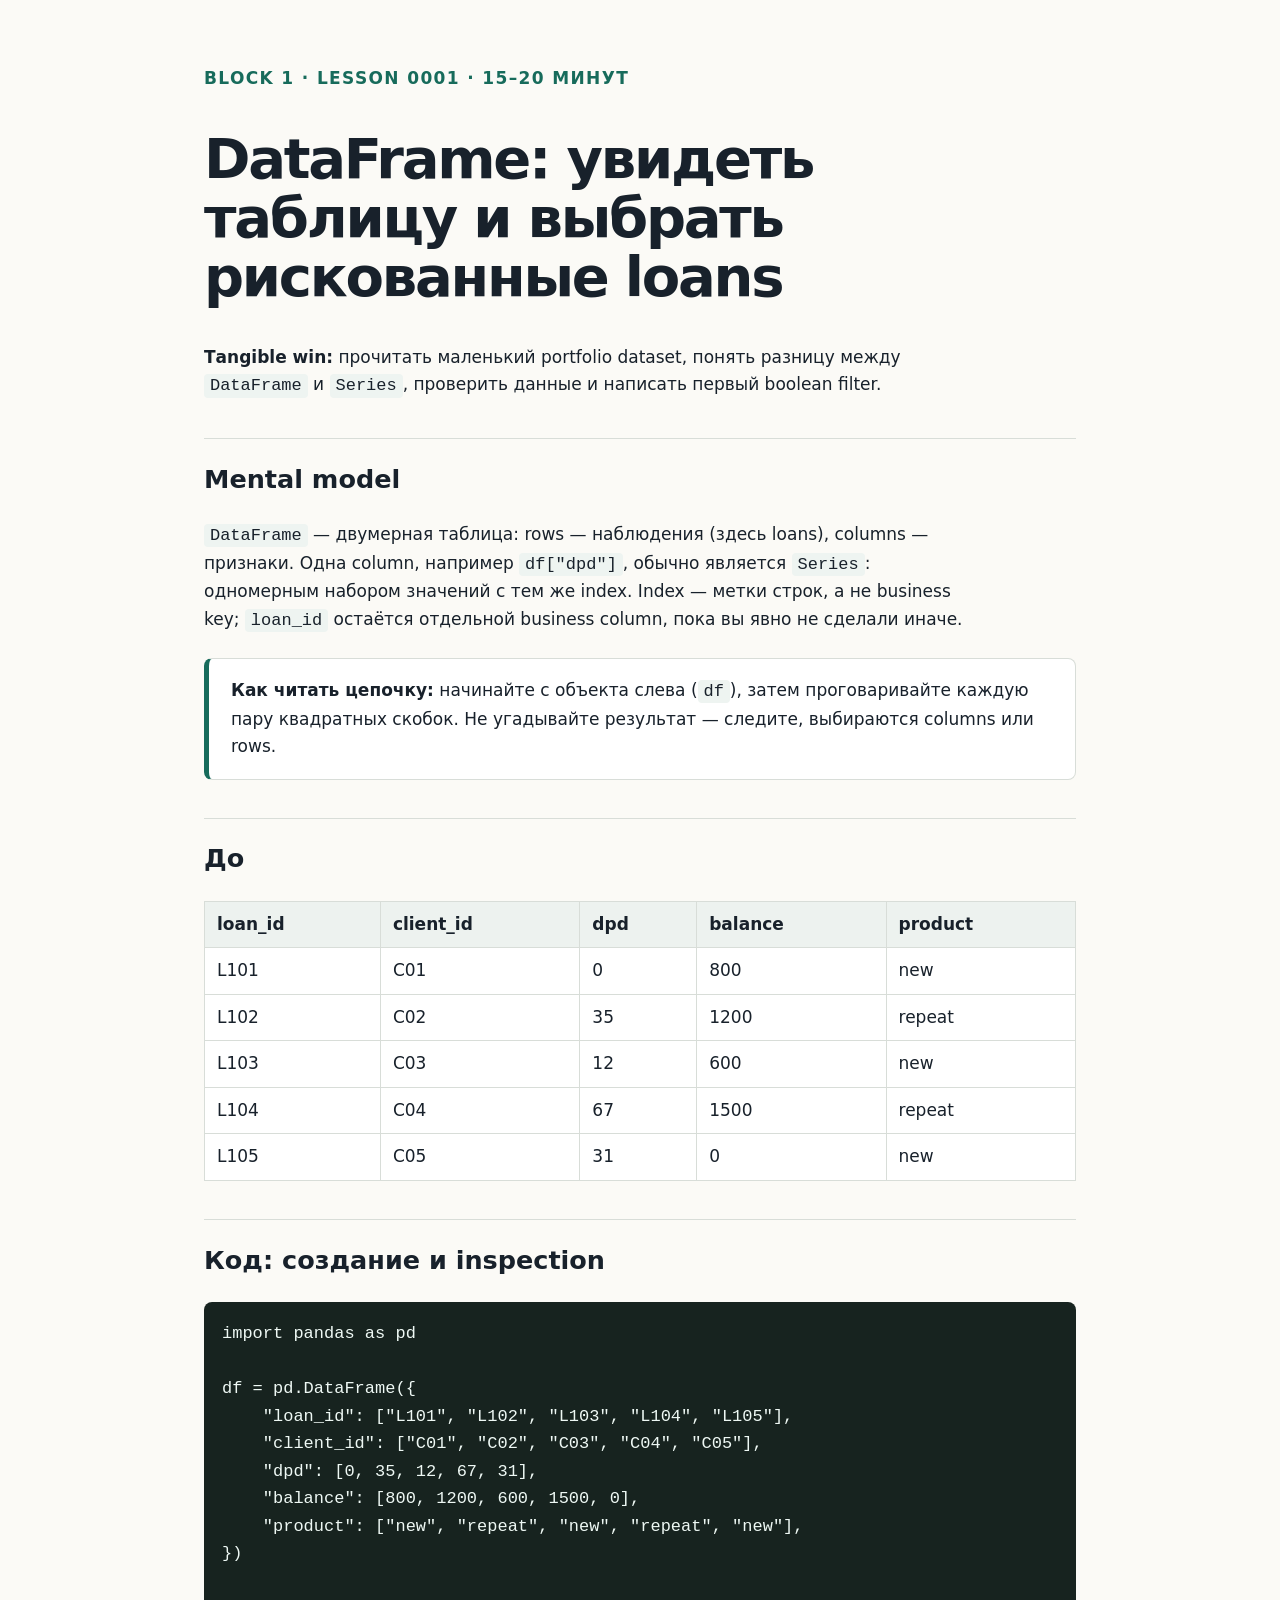
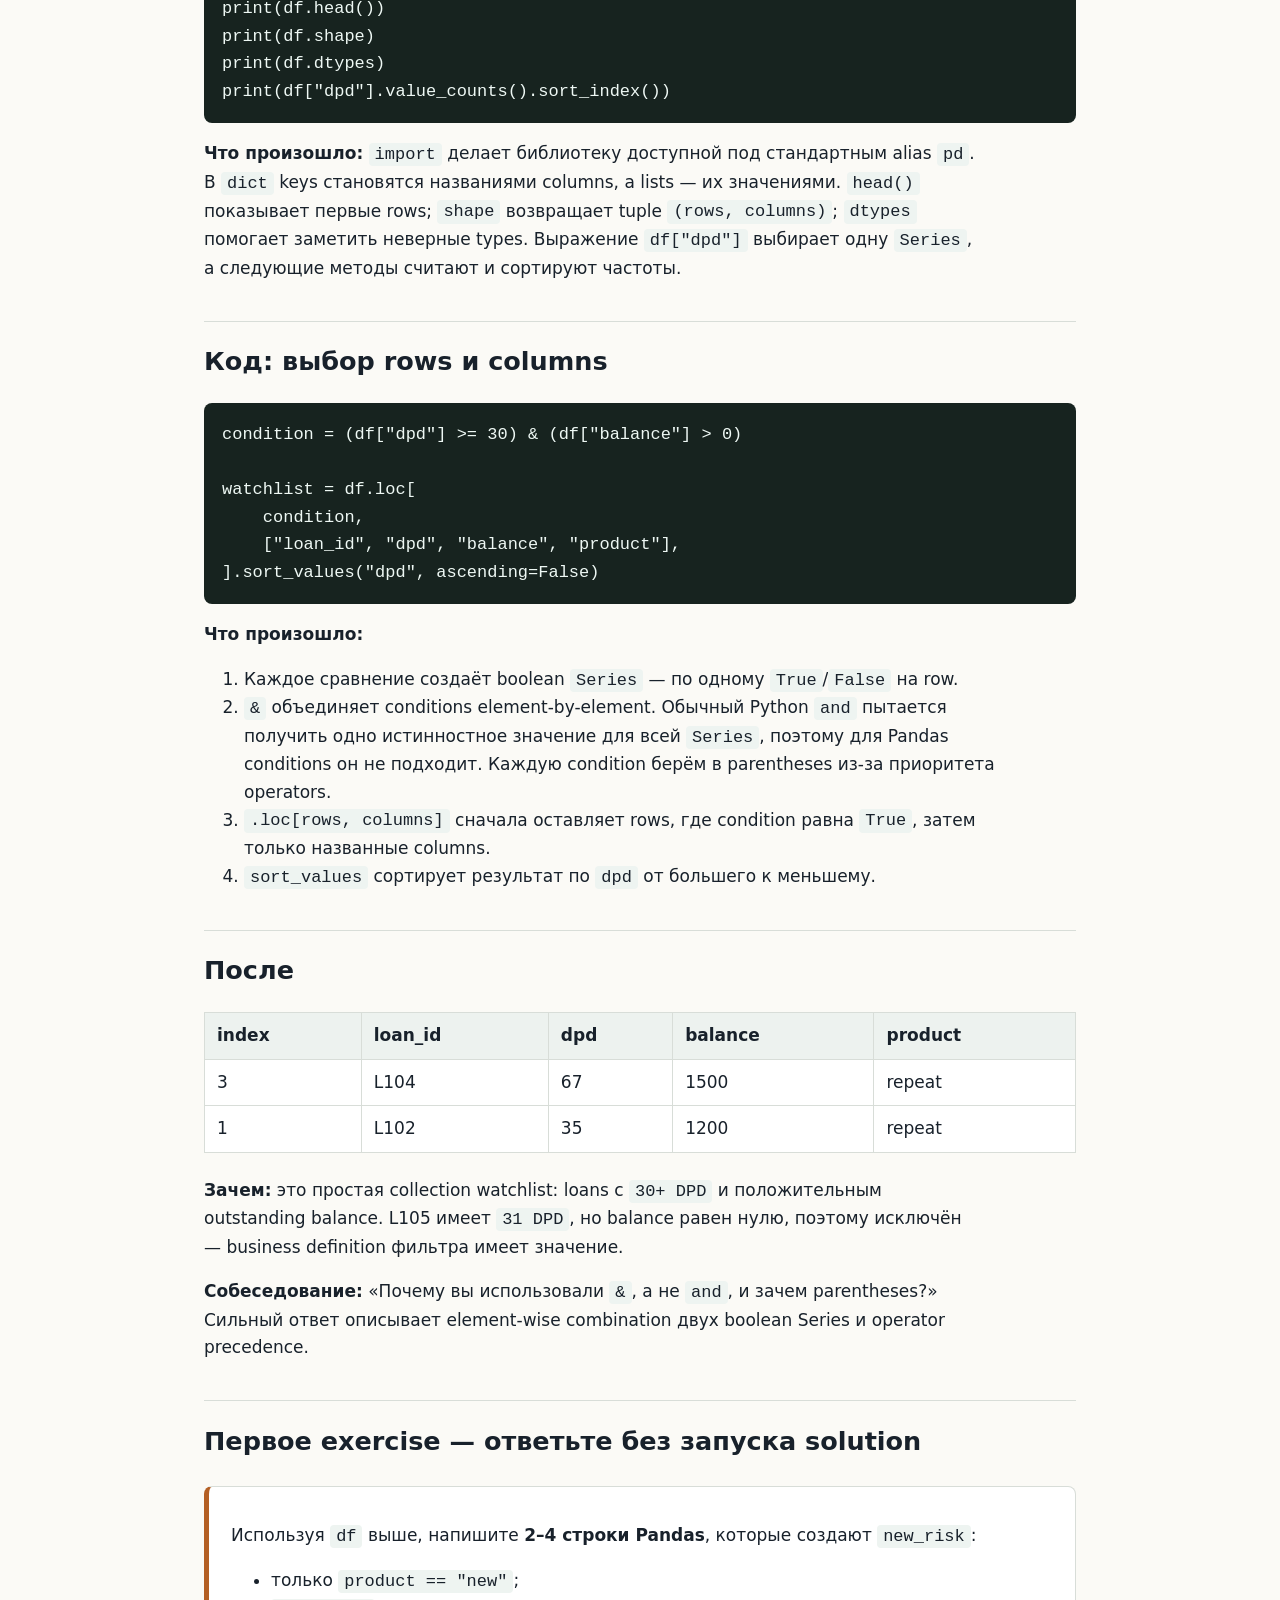
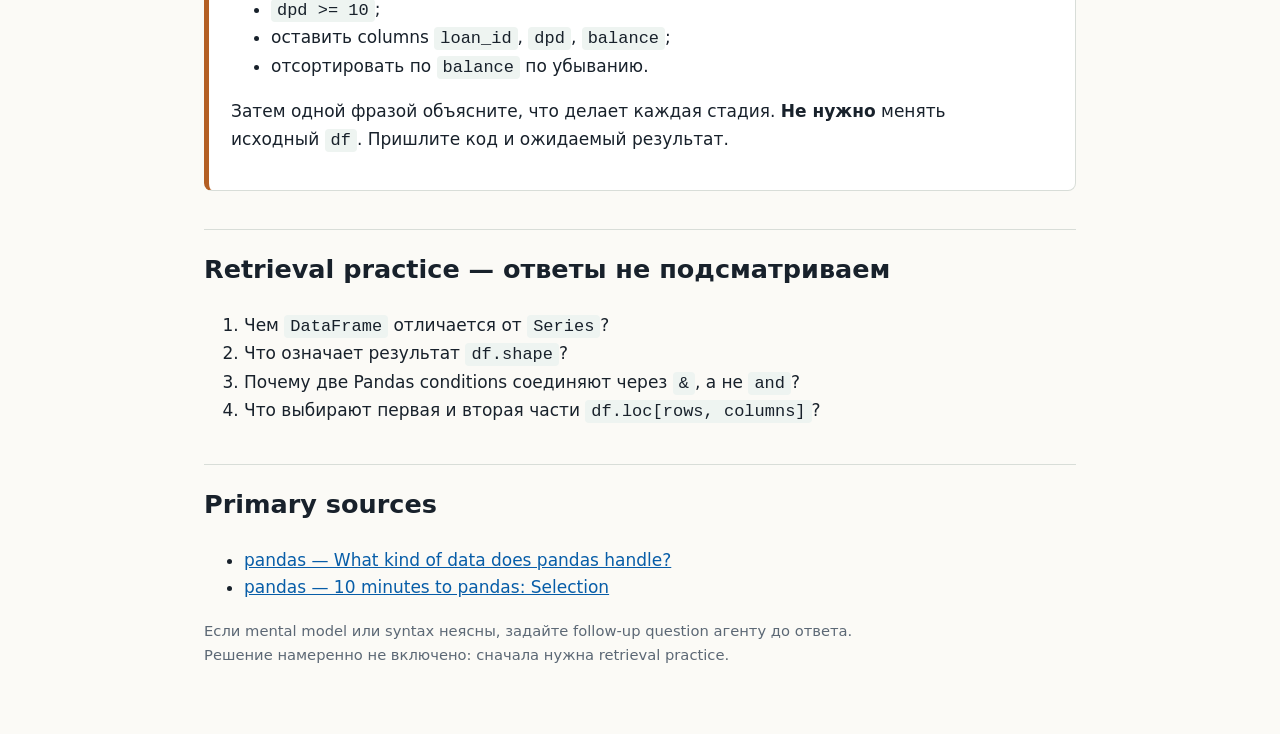
==== lessons/0001-dataframe-first-risk-filter.html @ 92c39a04 "Initialize risk analytics interview workspace" ====
<!doctype html>
<html lang="ru"><head><meta charset="utf-8"><meta name="viewport" content="width=device-width,initial-scale=1"><title>Lesson 0001 — DataFrame и первый risk filter</title><link rel="stylesheet" href="../assets/course.css"></head>
<body><main>
<p class="kicker">Block 1 · Lesson 0001 · 15–20 минут</p>
<h1>DataFrame: увидеть таблицу и выбрать рискованные loans</h1>
<p><strong>Тangible win:</strong> прочитать маленький portfolio dataset, понять разницу между <code>DataFrame</code> и <code>Series</code>, проверить данные и написать первый boolean filter.</p>

<h2>Mental model</h2>
<p><code>DataFrame</code> — двумерная таблица: rows — наблюдения (здесь loans), columns — признаки. Одна column, например <code>df["dpd"]</code>, обычно является <code>Series</code>: одномерным набором значений с тем же index. Index — метки строк, а не business key; <code>loan_id</code> остаётся отдельной business column, пока вы явно не сделали иначе.</p>
<div class="callout"><strong>Как читать цепочку:</strong> начинайте с объекта слева (<code>df</code>), затем проговаривайте каждую пару квадратных скобок. Не угадывайте результат — следите, выбираются columns или rows.</div>

<h2>До</h2>
<table><thead><tr><th>loan_id</th><th>client_id</th><th>dpd</th><th>balance</th><th>product</th></tr></thead><tbody>
<tr><td>L101</td><td>C01</td><td>0</td><td>800</td><td>new</td></tr>
<tr><td>L102</td><td>C02</td><td>35</td><td>1200</td><td>repeat</td></tr>
<tr><td>L103</td><td>C03</td><td>12</td><td>600</td><td>new</td></tr>
<tr><td>L104</td><td>C04</td><td>67</td><td>1500</td><td>repeat</td></tr>
<tr><td>L105</td><td>C05</td><td>31</td><td>0</td><td>new</td></tr>
</tbody></table>

<h2>Код: создание и inspection</h2>
<pre><code>import pandas as pd

df = pd.DataFrame({
    "loan_id": ["L101", "L102", "L103", "L104", "L105"],
    "client_id": ["C01", "C02", "C03", "C04", "C05"],
    "dpd": [0, 35, 12, 67, 31],
    "balance": [800, 1200, 600, 1500, 0],
    "product": ["new", "repeat", "new", "repeat", "new"],
})

print(df.head())
print(df.shape)
print(df.dtypes)
print(df["dpd"].value_counts().sort_index())</code></pre>
<p><strong>Что произошло:</strong> <code>import</code> делает библиотеку доступной под стандартным alias <code>pd</code>. В <code>dict</code> keys становятся названиями columns, а lists — их значениями. <code>head()</code> показывает первые rows; <code>shape</code> возвращает tuple <code>(rows, columns)</code>; <code>dtypes</code> помогает заметить неверные types. Выражение <code>df["dpd"]</code> выбирает одну <code>Series</code>, а следующие методы считают и сортируют частоты.</p>

<h2>Код: выбор rows и columns</h2>
<pre><code>condition = (df["dpd"] &gt;= 30) &amp; (df["balance"] &gt; 0)

watchlist = df.loc[
    condition,
    ["loan_id", "dpd", "balance", "product"],
].sort_values("dpd", ascending=False)</code></pre>
<p><strong>Что произошло:</strong></p>
<ol>
<li>Каждое сравнение создаёт boolean <code>Series</code> — по одному <code>True</code>/<code>False</code> на row.</li>
<li><code>&amp;</code> объединяет conditions element-by-element. Обычный Python <code>and</code> пытается получить одно истинностное значение для всей <code>Series</code>, поэтому для Pandas conditions он не подходит. Каждую condition берём в parentheses из-за приоритета operators.</li>
<li><code>.loc[rows, columns]</code> сначала оставляет rows, где condition равна <code>True</code>, затем только названные columns.</li>
<li><code>sort_values</code> сортирует результат по <code>dpd</code> от большего к меньшему.</li>
</ol>

<h2>После</h2>
<table><thead><tr><th>index</th><th>loan_id</th><th>dpd</th><th>balance</th><th>product</th></tr></thead><tbody>
<tr><td>3</td><td>L104</td><td>67</td><td>1500</td><td>repeat</td></tr>
<tr><td>1</td><td>L102</td><td>35</td><td>1200</td><td>repeat</td></tr>
</tbody></table>
<p><strong>Зачем:</strong> это простая collection watchlist: loans с <code>30+ DPD</code> и положительным outstanding balance. L105 имеет <code>31 DPD</code>, но balance равен нулю, поэтому исключён — business definition фильтра имеет значение.</p>
<p><strong>Собеседование:</strong> «Почему вы использовали <code>&amp;</code>, а не <code>and</code>, и зачем parentheses?» Сильный ответ описывает element-wise combination двух boolean Series и operator precedence.</p>

<h2>Первое exercise — ответьте без запуска solution</h2>
<div class="exercise">
<p>Используя <code>df</code> выше, напишите <strong>2–4 строки Pandas</strong>, которые создают <code>new_risk</code>:</p>
<ul>
<li>только <code>product == "new"</code>;</li>
<li><code>dpd &gt;= 10</code>;</li>
<li>оставить columns <code>loan_id</code>, <code>dpd</code>, <code>balance</code>;</li>
<li>отсортировать по <code>balance</code> по убыванию.</li>
</ul>
<p>Затем одной фразой объясните, что делает каждая стадия. <strong>Не нужно</strong> менять исходный <code>df</code>. Пришлите код и ожидаемый результат.</p>
</div>

<h2>Retrieval practice — ответы не подсматриваем</h2>
<ol>
<li>Чем <code>DataFrame</code> отличается от <code>Series</code>?</li>
<li>Что означает результат <code>df.shape</code>?</li>
<li>Почему две Pandas conditions соединяют через <code>&amp;</code>, а не <code>and</code>?</li>
<li>Что выбирают первая и вторая части <code>df.loc[rows, columns]</code>?</li>
</ol>

<h2>Primary sources</h2>
<ul><li><a href="https://pandas.pydata.org/docs/getting_started/intro_tutorials/01_table_oriented.html">pandas — What kind of data does pandas handle?</a></li><li><a href="https://pandas.pydata.org/docs/user_guide/10min.html#selection">pandas — 10 minutes to pandas: Selection</a></li></ul>
<p class="small">Если mental model или syntax неясны, задайте follow-up question агенту до ответа. Решение намеренно не включено: сначала нужна retrieval practice.</p>
</main></body></html>
---- assets/course.css ----
:root { color-scheme: light; --ink:#18212b; --muted:#5c6875; --paper:#fbfaf6; --card:#fff; --accent:#176b5b; --line:#d8ddd8; --code:#eef4f1; }
* { box-sizing:border-box; }
body { margin:0; background:var(--paper); color:var(--ink); font:17px/1.62 system-ui,-apple-system,"Segoe UI",sans-serif; }
main { max-width:920px; margin:auto; padding:48px 24px 80px; }
h1 { font-size:clamp(2rem,5vw,3.5rem); line-height:1.05; letter-spacing:-.04em; }
h2 { margin-top:2.4rem; border-top:1px solid var(--line); padding-top:1.2rem; }
h3 { color:var(--accent); }
p,li { max-width:72ch; }
.kicker { color:var(--accent); font-weight:700; text-transform:uppercase; letter-spacing:.08em; }
.callout,.exercise { background:var(--card); border:1px solid var(--line); border-left:5px solid var(--accent); border-radius:8px; padding:18px 22px; margin:24px 0; }
.exercise { border-left-color:#b45f24; }
table { border-collapse:collapse; width:100%; margin:16px 0 24px; background:var(--card); }
th,td { border:1px solid var(--line); padding:9px 12px; text-align:left; }
th { background:#edf2ef; }
pre,code { font-family:"SFMono-Regular",Consolas,monospace; }
pre { background:#17231f; color:#eef8f4; padding:18px; border-radius:8px; overflow:auto; }
:not(pre)>code { background:var(--code); padding:.12em .35em; border-radius:4px; }
.small { color:var(--muted); font-size:.92rem; }
a { color:#075da8; }
@media print { body{background:white;font-size:11pt} main{max-width:none;padding:0} }
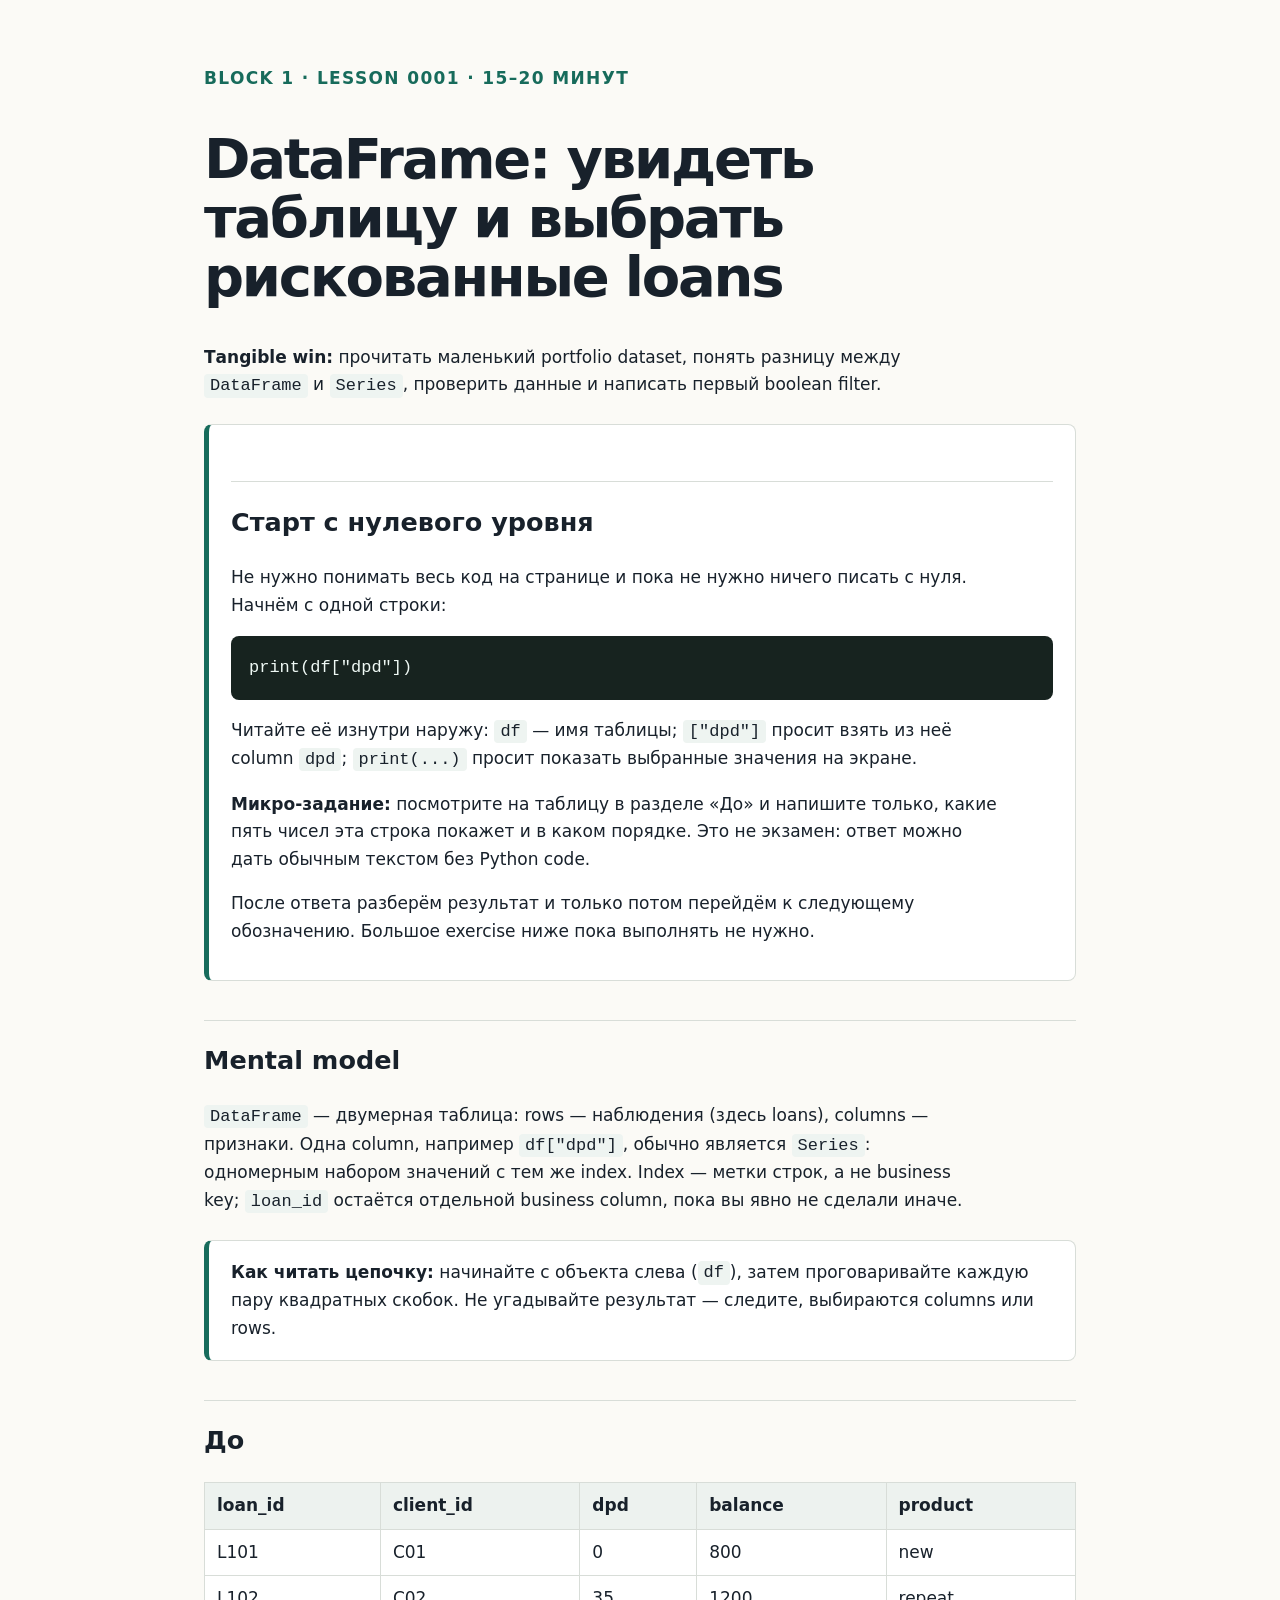
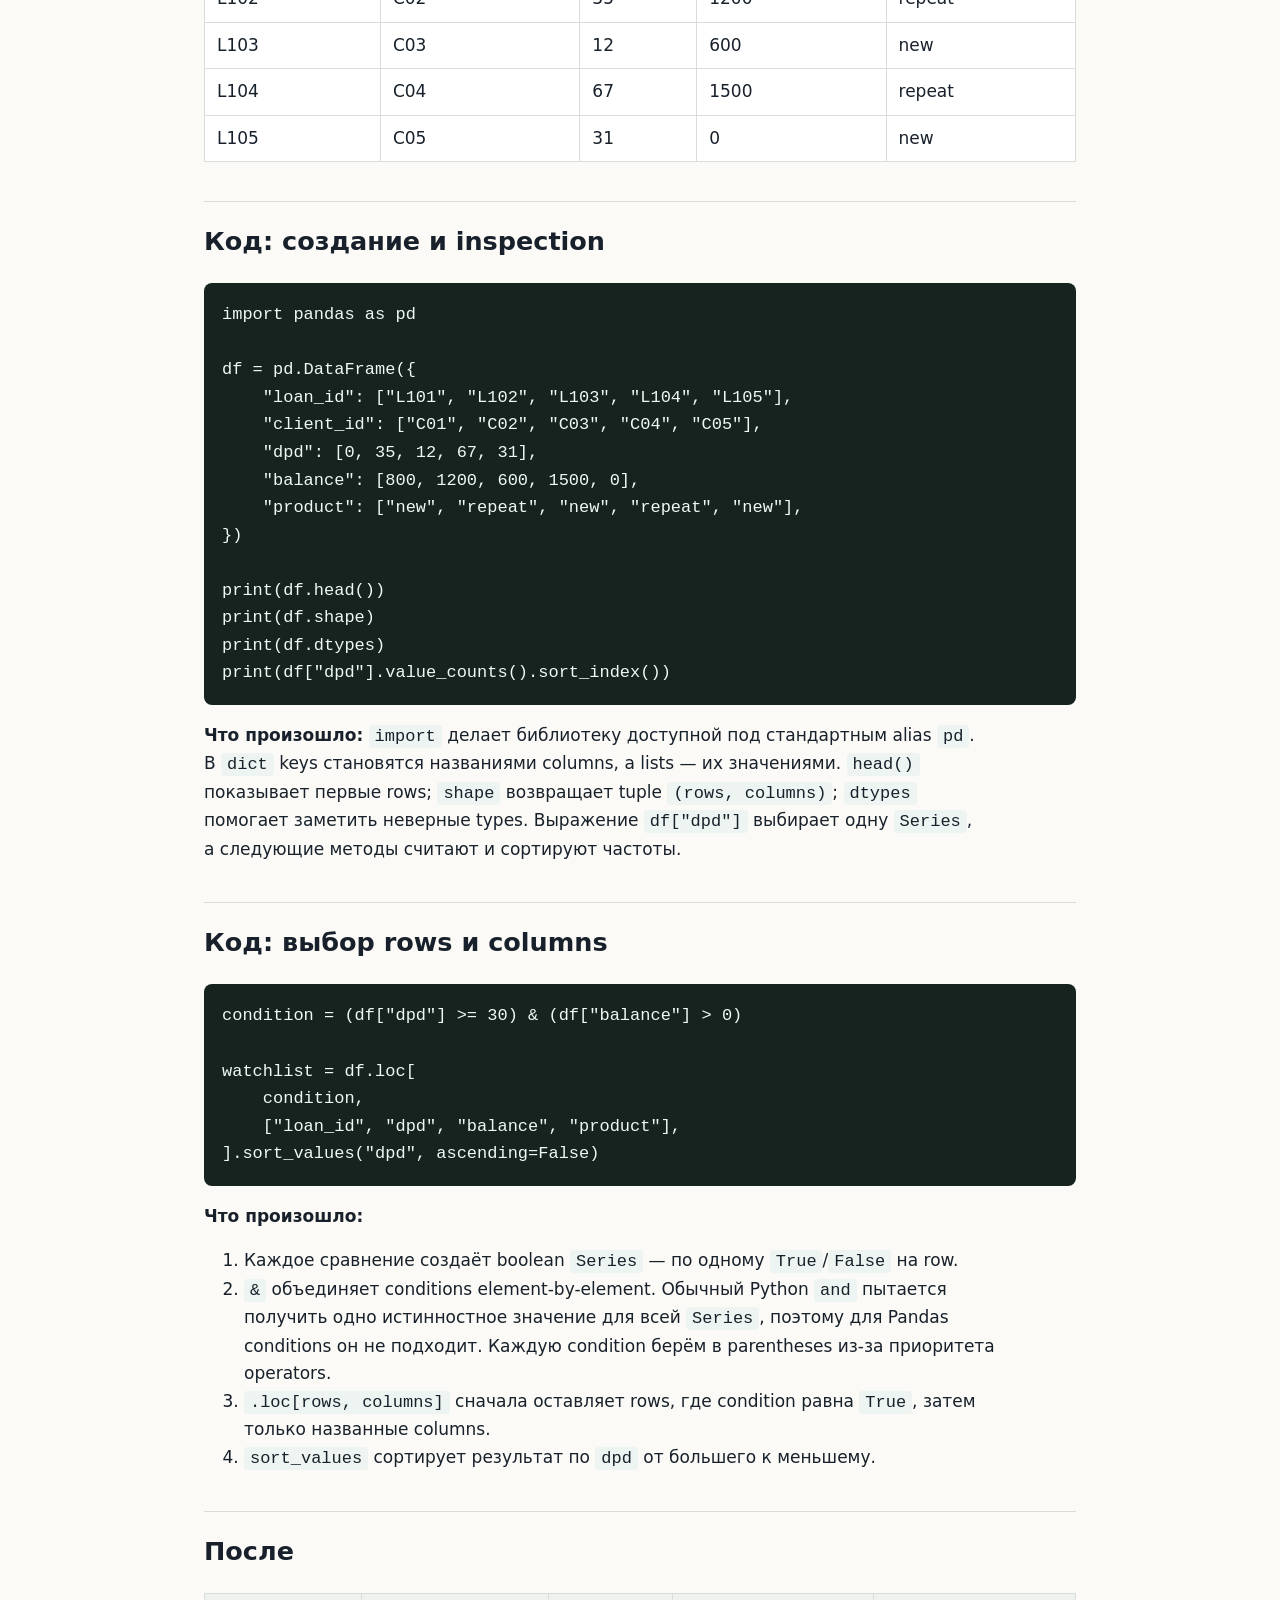
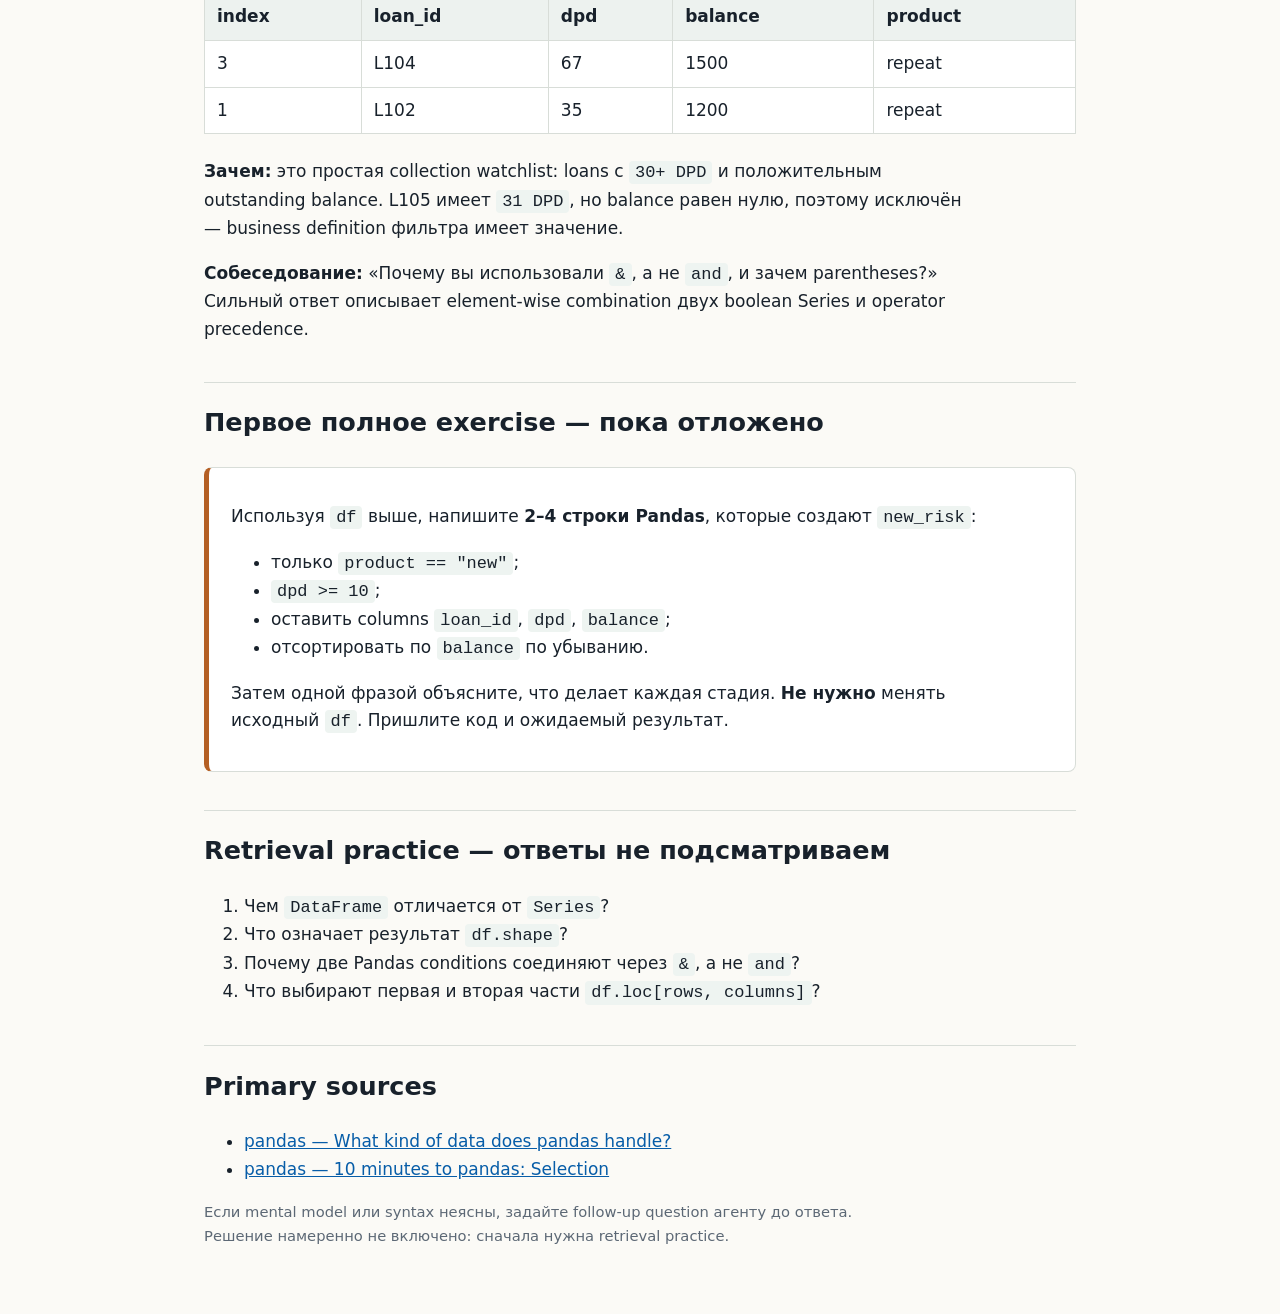
==== commit c24bb538: "Record accelerated teaching progression" ====
--- a/lessons/0001-dataframe-first-risk-filter.html
+++ b/lessons/0001-dataframe-first-risk-filter.html
@@ -4,6 +4,15 @@
 <p class="kicker">Block 1 · Lesson 0001 · 15–20 минут</p>
 <h1>DataFrame: увидеть таблицу и выбрать рискованные loans</h1>
 <p><strong>Тangible win:</strong> прочитать маленький portfolio dataset, понять разницу между <code>DataFrame</code> и <code>Series</code>, проверить данные и написать первый boolean filter.</p>
+
+<section class="callout">
+<h2>Старт с нулевого уровня</h2>
+<p>Не нужно понимать весь код на странице и пока не нужно ничего писать с нуля. Начнём с одной строки:</p>
+<pre><code>print(df["dpd"])</code></pre>
+<p>Читайте её изнутри наружу: <code>df</code> — имя таблицы; <code>["dpd"]</code> просит взять из неё column <code>dpd</code>; <code>print(...)</code> просит показать выбранные значения на экране.</p>
+<p><strong>Микро-задание:</strong> посмотрите на таблицу в разделе «До» и напишите только, какие пять чисел эта строка покажет и в каком порядке. Это не экзамен: ответ можно дать обычным текстом без Python code.</p>
+<p>После ответа разберём результат и только потом перейдём к следующему обозначению. Большое exercise ниже пока выполнять не нужно.</p>
+</section>
 
 <h2>Mental model</h2>
 <p><code>DataFrame</code> — двумерная таблица: rows — наблюдения (здесь loans), columns — признаки. Одна column, например <code>df["dpd"]</code>, обычно является <code>Series</code>: одномерным набором значений с тем же index. Index — метки строк, а не business key; <code>loan_id</code> остаётся отдельной business column, пока вы явно не сделали иначе.</p>
@@ -58,7 +67,7 @@
 <p><strong>Зачем:</strong> это простая collection watchlist: loans с <code>30+ DPD</code> и положительным outstanding balance. L105 имеет <code>31 DPD</code>, но balance равен нулю, поэтому исключён — business definition фильтра имеет значение.</p>
 <p><strong>Собеседование:</strong> «Почему вы использовали <code>&amp;</code>, а не <code>and</code>, и зачем parentheses?» Сильный ответ описывает element-wise combination двух boolean Series и operator precedence.</p>
 
-<h2>Первое exercise — ответьте без запуска solution</h2>
+<h2>Первое полное exercise — пока отложено</h2>
 <div class="exercise">
 <p>Используя <code>df</code> выше, напишите <strong>2–4 строки Pandas</strong>, которые создают <code>new_risk</code>:</p>
 <ul>
